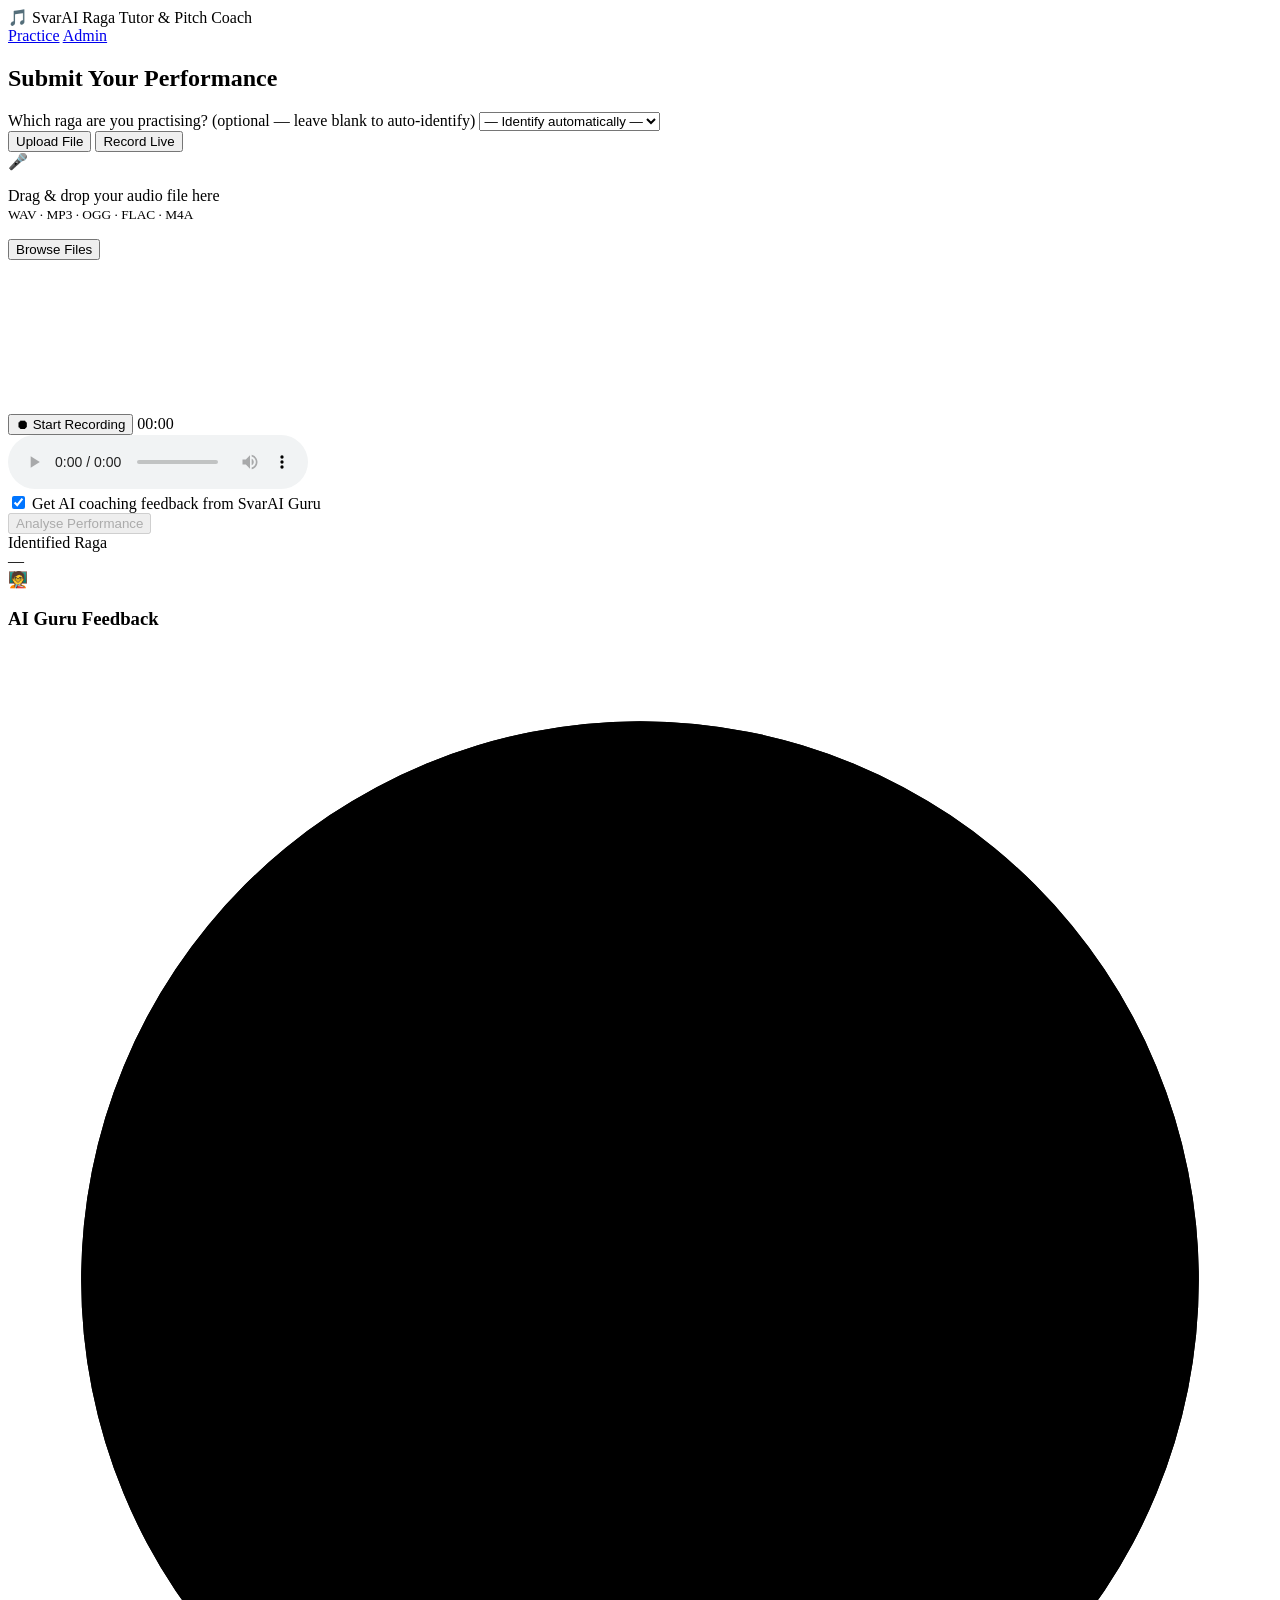
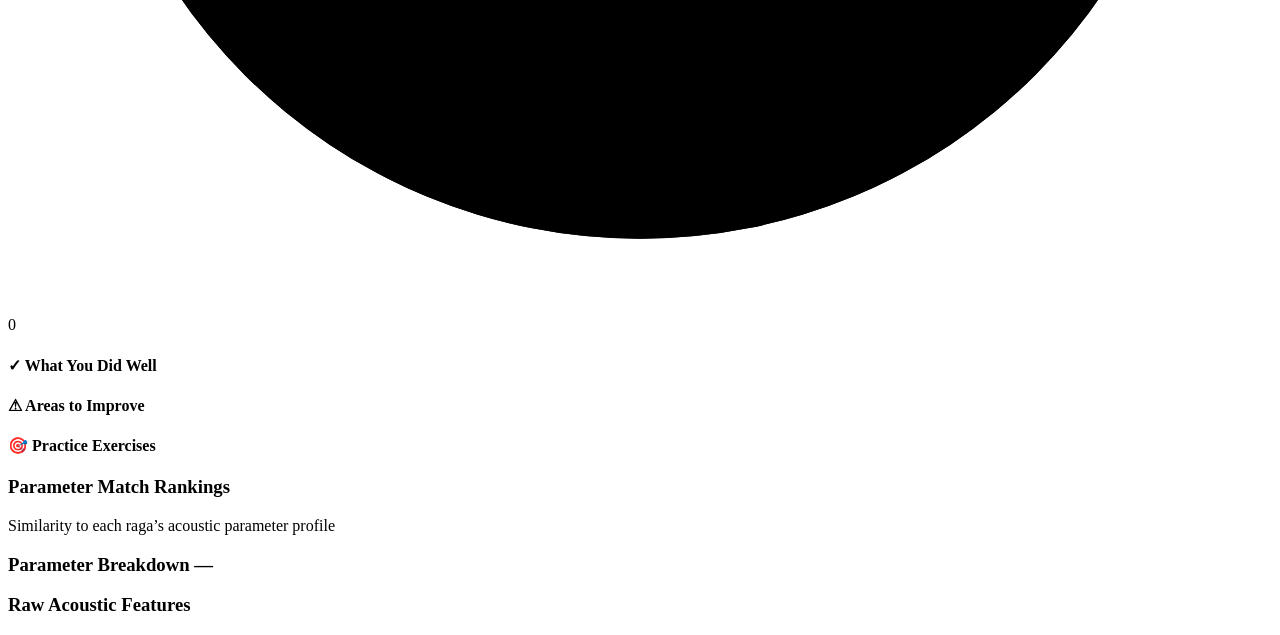
==== frontend/index.html @ 98c80629 "Refactor raga recognition pipeline: remove old evaluator, feature extractor, and model training scri" ====
<!DOCTYPE html>
<html lang="en">
<head>
  <meta charset="UTF-8" />
  <meta name="viewport" content="width=device-width, initial-scale=1.0" />
  <title>SvarAI — Raga Tutor &amp; Pitch Coach</title>
  <link rel="stylesheet" href="/static/css/style.css" />
</head>
<body>
  <header class="site-header">
    <div class="header-inner">
      <div class="logo">
        <span class="logo-icon">&#127925;</span>
        <span class="logo-text">SvarAI</span>
        <span class="logo-tagline">Raga Tutor &amp; Pitch Coach</span>
      </div>
      <nav class="header-nav">
        <a href="/" class="nav-link active">Practice</a>
        <a href="/admin" class="nav-link">Admin</a>
      </nav>
    </div>
  </header>

  <main class="main-container">

    <!-- Upload / Record Panel -->
    <section class="card upload-card">
      <h2 class="card-title">Submit Your Performance</h2>

      <div class="field-group">
        <label for="targetRaga">Which raga are you practising? <span class="optional">(optional — leave blank to auto-identify)</span></label>
        <select id="targetRaga" class="input-field">
          <option value="">&#8212; Identify automatically &#8212;</option>
        </select>
      </div>

      <div class="tab-bar">
        <button class="tab-btn active" data-tab="upload">Upload File</button>
        <button class="tab-btn" data-tab="record">Record Live</button>
      </div>

      <div id="tab-upload" class="tab-panel active">
        <div class="drop-zone" id="dropZone">
          <div class="drop-icon">&#127908;</div>
          <p>Drag &amp; drop your audio file here<br /><small>WAV &middot; MP3 &middot; OGG &middot; FLAC &middot; M4A</small></p>
          <button class="btn btn-outline" id="browseBtn">Browse Files</button>
          <input type="file" id="fileInput" accept=".wav,.mp3,.ogg,.flac,.m4a" hidden />
        </div>
        <div id="fileInfo" class="file-info hidden"></div>
      </div>

      <div id="tab-record" class="tab-panel">
        <canvas id="waveCanvas" class="wave-canvas"></canvas>
        <div class="record-controls">
          <button class="btn btn-record" id="recordBtn">&#9210; Start Recording</button>
          <span id="recTimer" class="rec-timer">00:00</span>
        </div>
        <div id="recAudioPreview" class="hidden">
          <audio id="recAudioEl" controls></audio>
        </div>
      </div>

      <div class="ai-toggle-row">
        <label class="toggle-label">
          <input type="checkbox" id="aiToggle" checked />
          <span class="toggle-switch"></span>
          Get AI coaching feedback from SvarAI Guru
        </label>
      </div>

      <button class="btn btn-primary btn-full" id="analyzeBtn" disabled>Analyse Performance</button>
      <div id="analysisStatus" class="status-bar hidden"></div>
    </section>

    <!-- Results Panel -->
    <section id="resultsSection" class="hidden">

      <!-- Identification result -->
      <div class="card result-header-card">
        <div class="result-raga-block">
          <div class="result-label">Identified Raga</div>
          <div class="result-raga-name" id="resultRagaName">&#8212;</div>
          <div class="result-confidence" id="resultConfidence"></div>
        </div>
        <div id="targetMatchBanner" class="target-match-banner hidden"></div>
      </div>

      <!-- AI Tutor Card -->
      <div class="card tutor-card" id="tutorCard">
        <div class="tutor-header">
          <span class="tutor-icon">&#129489;&#8205;&#127979;</span>
          <div>
            <h3 class="tutor-title">AI Guru Feedback</h3>
            <p class="tutor-raga-label" id="tutorRagaLabel"></p>
          </div>
          <div class="tutor-score-ring">
            <svg viewBox="0 0 36 36" class="score-ring-svg">
              <path class="ring-bg" d="M18 2.0845 a 15.9155 15.9155 0 0 1 0 31.831 a 15.9155 15.9155 0 0 1 0 -31.831" />
              <path class="ring-fill" id="ringFill" stroke-dasharray="0, 100"
                d="M18 2.0845 a 15.9155 15.9155 0 0 1 0 31.831 a 15.9155 15.9155 0 0 1 0 -31.831" />
            </svg>
            <span class="ring-value" id="ringValue">0</span>
          </div>
        </div>

        <p class="tutor-assessment" id="tutorAssessment"></p>

        <div id="ragaContextBox" class="raga-context-box hidden">
          <p id="ragaContextText"></p>
        </div>

        <div id="positiveSection" class="feedback-section hidden">
          <h4 class="section-title positive">&#10003; What You Did Well</h4>
          <ul id="positiveList" class="feedback-list positive-list"></ul>
        </div>

        <div id="deviationsSection" class="feedback-section hidden">
          <h4 class="section-title warning">&#9888; Areas to Improve</h4>
          <div id="deviationsList" class="deviations-list"></div>
        </div>

        <div id="tipsSection" class="feedback-section hidden">
          <h4 class="section-title tips">&#127919; Practice Exercises</h4>
          <ol id="tipsList" class="tips-list"></ol>
        </div>
      </div>

      <!-- Raga Rankings -->
      <div class="card">
        <h3 class="card-title">Parameter Match Rankings</h3>
        <p class="card-subtitle">Similarity to each raga&#8217;s acoustic parameter profile</p>
        <div id="rankingsList" class="rankings-list"></div>
      </div>

      <!-- Per-parameter breakdown -->
      <div class="card" id="paramCard">
        <h3 class="card-title">Parameter Breakdown &#8212; <span id="paramCardRagaName"></span></h3>
        <div id="paramBreakdown" class="param-grid"></div>
      </div>

      <!-- Acoustic features table -->
      <div class="card">
        <h3 class="card-title">Raw Acoustic Features</h3>
        <div id="featuresGrid" class="features-grid"></div>
      </div>

    </section>
  </main>

  <script src="/static/js/app.js"></script>
</body>
</html>
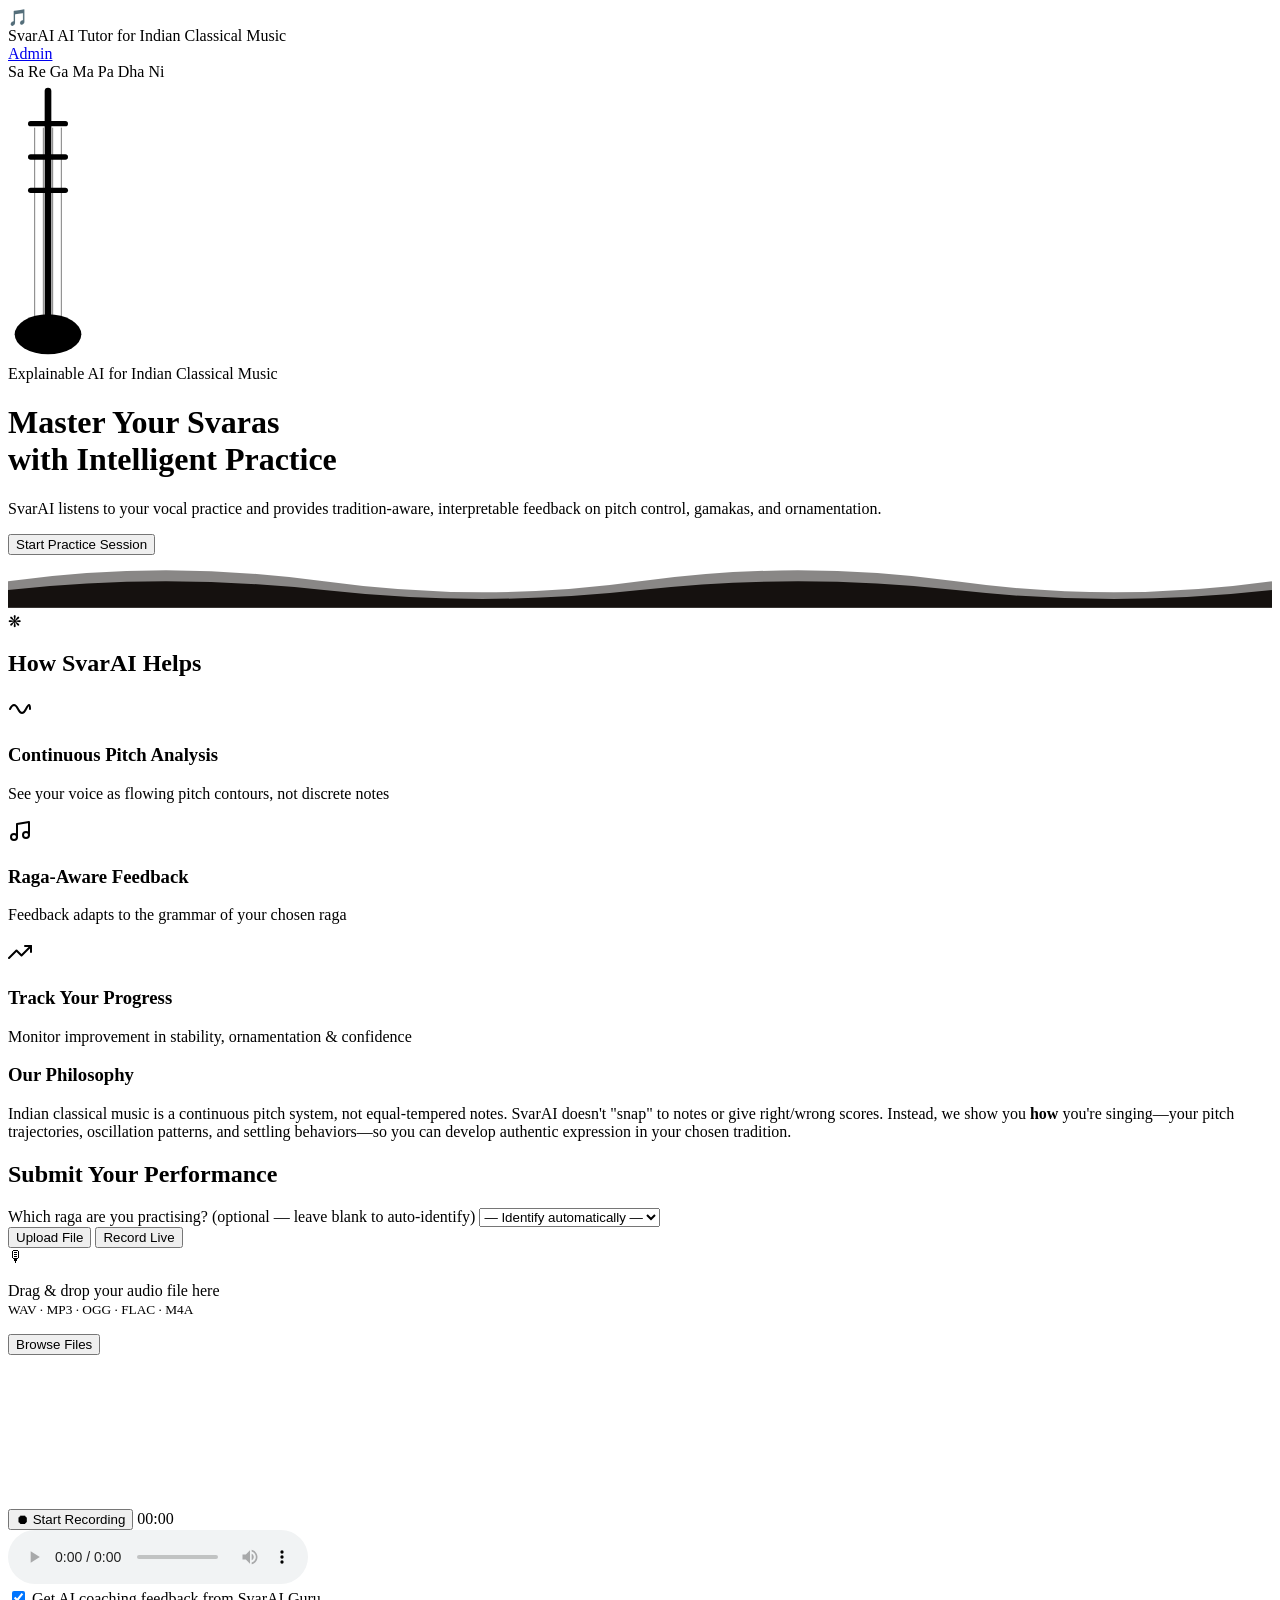
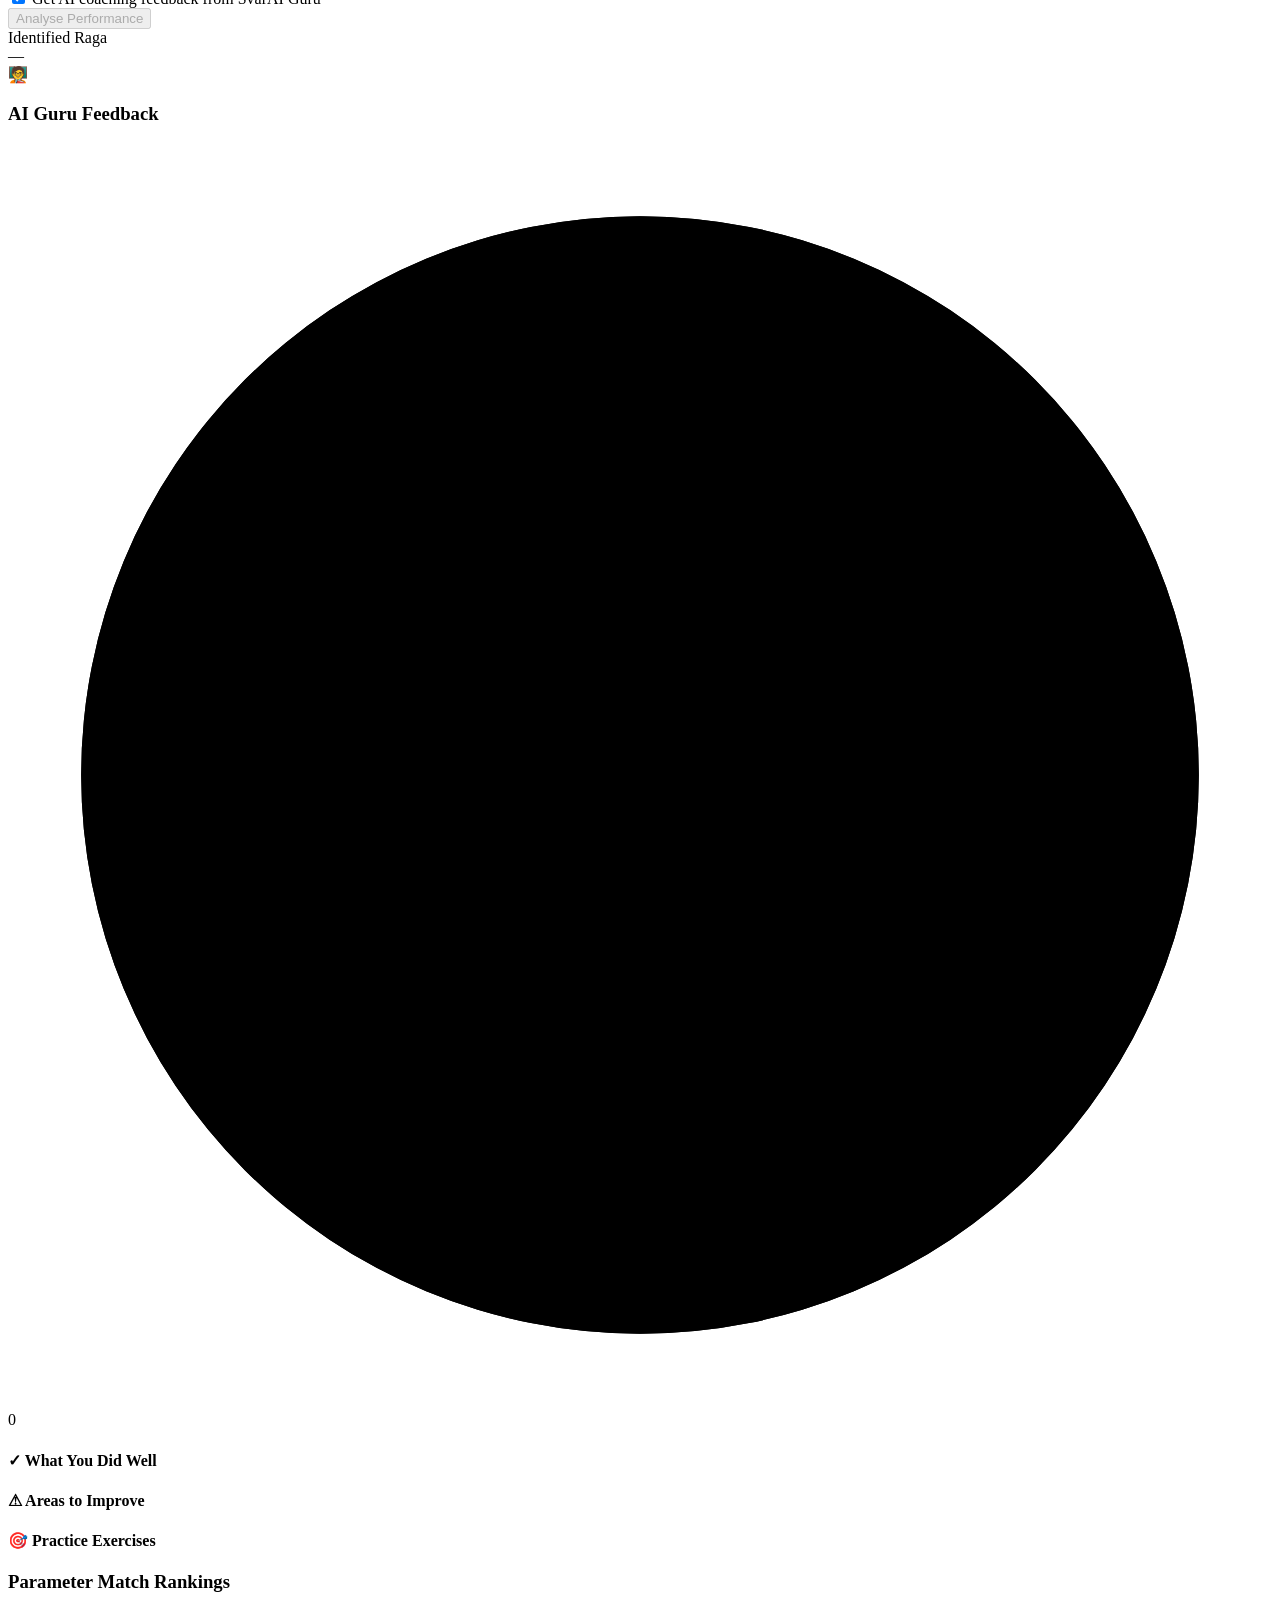
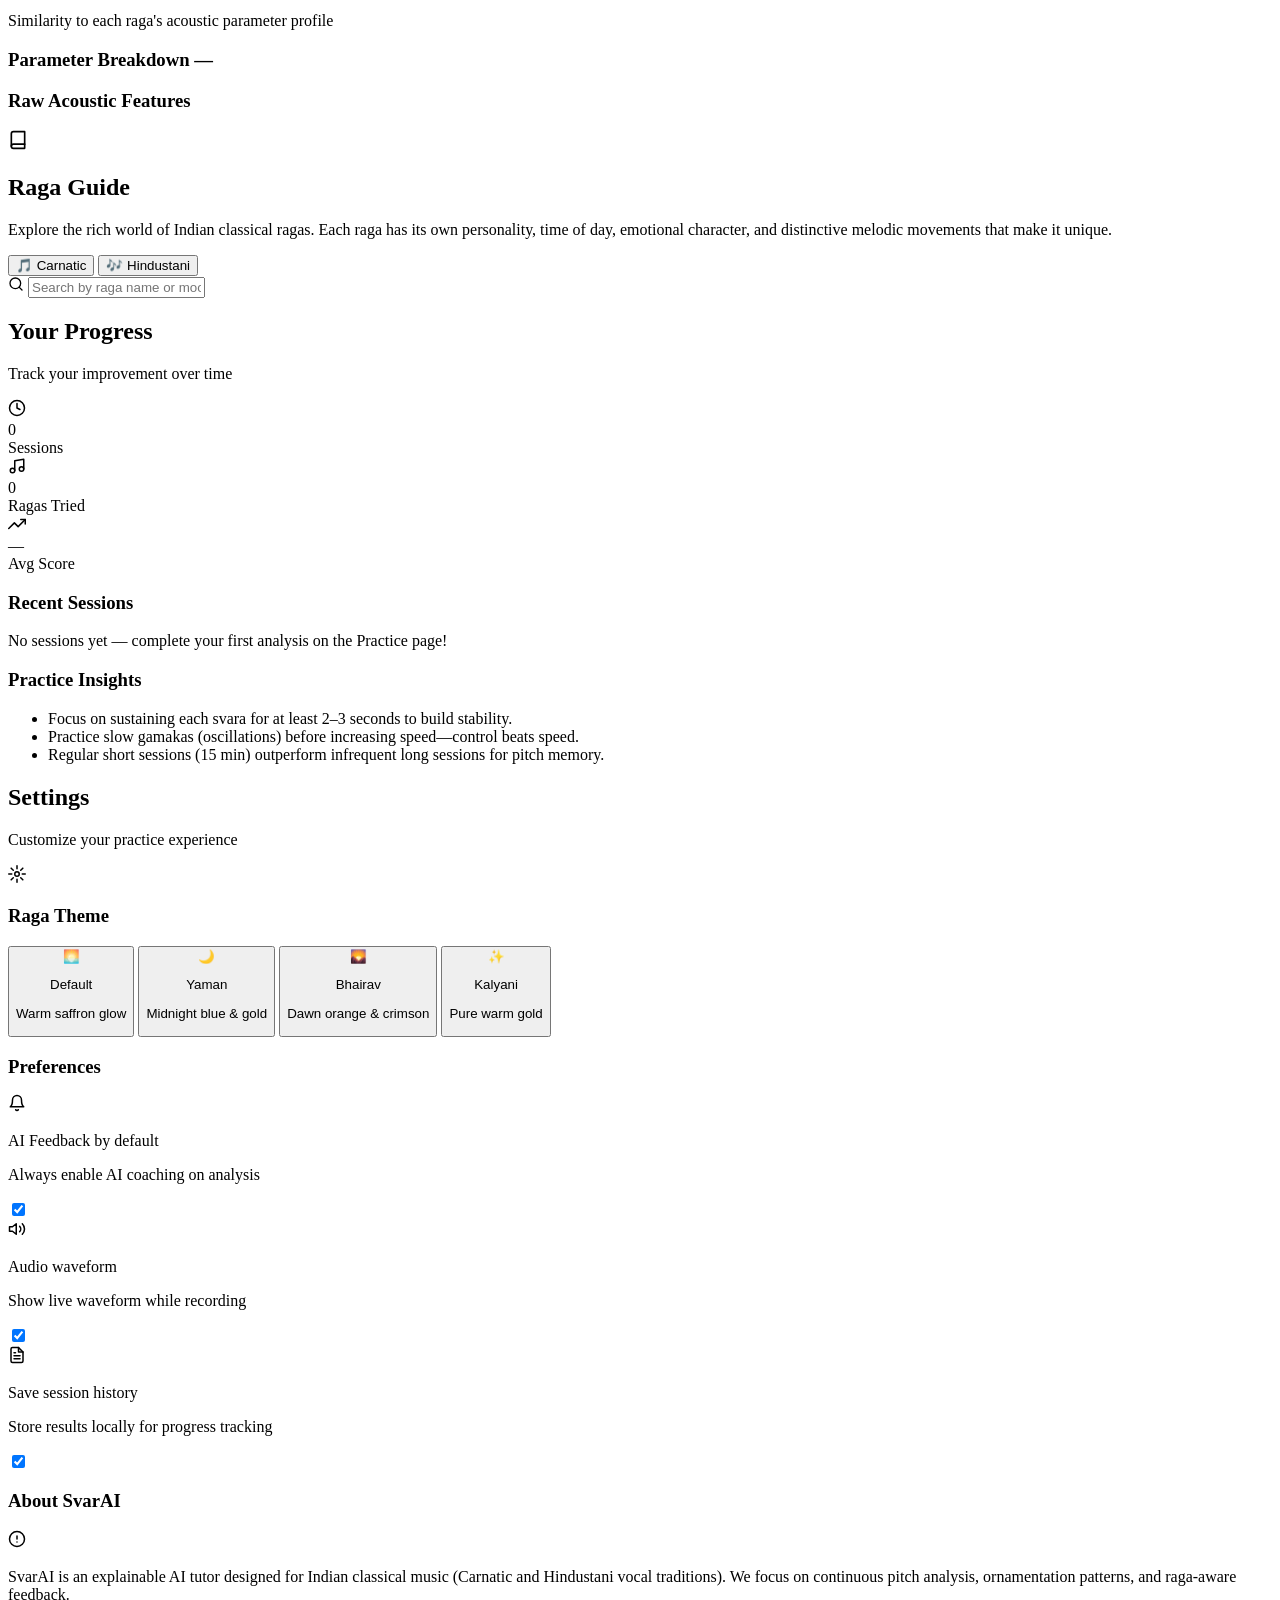
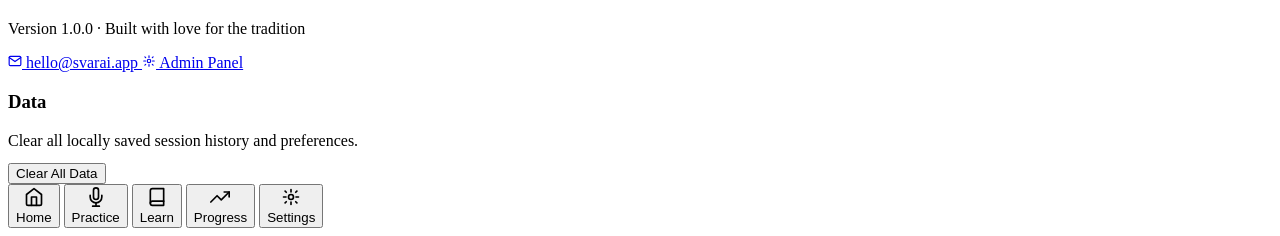
==== commit 73ddfd13: "UI Update" ====
--- a/frontend/index.html
+++ b/frontend/index.html
@@ -2,151 +2,578 @@
 <html lang="en">
 <head>
   <meta charset="UTF-8" />
-  <meta name="viewport" content="width=device-width, initial-scale=1.0" />
-  <title>SvarAI — Raga Tutor &amp; Pitch Coach</title>
+  <meta name="viewport" content="width=device-width, initial-scale=1.0, viewport-fit=cover" />
+  <meta name="theme-color" content="#d97706" />
+  <meta name="description" content="SvarAI — Explainable AI tutor for Indian classical music. Raga identification, pitch coaching, and practice feedback." />
+  <title>SvarAI — AI Tutor for Indian Classical Music</title>
+  <link rel="preconnect" href="https://fonts.googleapis.com" />
+  <link rel="preconnect" href="https://fonts.gstatic.com" crossorigin />
   <link rel="stylesheet" href="/static/css/style.css" />
 </head>
 <body>
+
+  <!-- ── Top Header ──────────────────────────────────────────────────────── -->
   <header class="site-header">
     <div class="header-inner">
       <div class="logo">
-        <span class="logo-icon">&#127925;</span>
-        <span class="logo-text">SvarAI</span>
-        <span class="logo-tagline">Raga Tutor &amp; Pitch Coach</span>
-      </div>
-      <nav class="header-nav">
-        <a href="/" class="nav-link active">Practice</a>
-        <a href="/admin" class="nav-link">Admin</a>
-      </nav>
+        <span class="logo-icon">🎵</span>
+        <div>
+          <span class="logo-text">SvarAI</span>
+          <span class="logo-tagline" id="pageSubtitle">AI Tutor for Indian Classical Music</span>
+        </div>
+      </div>
+      <a href="/admin" class="nav-link admin-link">Admin</a>
     </div>
   </header>
 
-  <main class="main-container">
-
-    <!-- Upload / Record Panel -->
-    <section class="card upload-card">
-      <h2 class="card-title">Submit Your Performance</h2>
-
-      <div class="field-group">
-        <label for="targetRaga">Which raga are you practising? <span class="optional">(optional — leave blank to auto-identify)</span></label>
-        <select id="targetRaga" class="input-field">
-          <option value="">&#8212; Identify automatically &#8212;</option>
-        </select>
-      </div>
-
-      <div class="tab-bar">
-        <button class="tab-btn active" data-tab="upload">Upload File</button>
-        <button class="tab-btn" data-tab="record">Record Live</button>
-      </div>
-
-      <div id="tab-upload" class="tab-panel active">
-        <div class="drop-zone" id="dropZone">
-          <div class="drop-icon">&#127908;</div>
-          <p>Drag &amp; drop your audio file here<br /><small>WAV &middot; MP3 &middot; OGG &middot; FLAC &middot; M4A</small></p>
-          <button class="btn btn-outline" id="browseBtn">Browse Files</button>
-          <input type="file" id="fileInput" accept=".wav,.mp3,.ogg,.flac,.m4a" hidden />
-        </div>
-        <div id="fileInfo" class="file-info hidden"></div>
-      </div>
-
-      <div id="tab-record" class="tab-panel">
-        <canvas id="waveCanvas" class="wave-canvas"></canvas>
-        <div class="record-controls">
-          <button class="btn btn-record" id="recordBtn">&#9210; Start Recording</button>
-          <span id="recTimer" class="rec-timer">00:00</span>
-        </div>
-        <div id="recAudioPreview" class="hidden">
-          <audio id="recAudioEl" controls></audio>
-        </div>
-      </div>
-
-      <div class="ai-toggle-row">
-        <label class="toggle-label">
-          <input type="checkbox" id="aiToggle" checked />
-          <span class="toggle-switch"></span>
-          Get AI coaching feedback from SvarAI Guru
-        </label>
-      </div>
-
-      <button class="btn btn-primary btn-full" id="analyzeBtn" disabled>Analyse Performance</button>
-      <div id="analysisStatus" class="status-bar hidden"></div>
+  <!-- ════════════════════════════════════════════════════════════════════════
+       PAGE: HOME
+  ═══════════════════════════════════════════════════════════════════════════ -->
+  <div id="page-home" class="page active">
+
+    <!-- Hero -->
+    <div class="hero-section">
+      <!-- Decorative circles -->
+      <div class="hero-circle hero-circle-1"></div>
+      <div class="hero-circle hero-circle-2"></div>
+      <div class="hero-circle hero-circle-3"></div>
+      <!-- Ambient blurs -->
+      <div class="hero-blur hero-blur-right"></div>
+      <div class="hero-blur hero-blur-left"></div>
+
+      <!-- Floating svara names -->
+      <div class="svara-decorations" aria-hidden="true">
+        <span class="svara" style="top:15%;left:8%;transform:rotate(-10deg)">Sa</span>
+        <span class="svara" style="top:27%;left:22%;transform:rotate(6deg)">Re</span>
+        <span class="svara" style="top:55%;left:5%;transform:rotate(-14deg)">Ga</span>
+        <span class="svara" style="top:18%;left:72%;transform:rotate(12deg)">Ma</span>
+        <span class="svara" style="top:42%;left:85%;transform:rotate(-8deg)">Pa</span>
+        <span class="svara" style="top:68%;left:78%;transform:rotate(10deg)">Dha</span>
+        <span class="svara" style="top:72%;left:18%;transform:rotate(-6deg)">Ni</span>
+      </div>
+
+      <!-- Tanpura silhouette -->
+      <div class="tanpura-silhouette animate-tanpura-float" aria-hidden="true">
+        <svg width="80" height="280" viewBox="0 0 120 400" fill="currentColor">
+          <rect x="55" y="0" width="10" height="380" rx="5"/>
+          <ellipse cx="60" cy="370" rx="50" ry="30"/>
+          <rect x="30" y="50" width="60" height="8" rx="4"/>
+          <rect x="30" y="100" width="60" height="8" rx="4"/>
+          <rect x="30" y="150" width="60" height="8" rx="4"/>
+          <line x1="40" y1="60" x2="40" y2="370" stroke="currentColor" stroke-width="1.5" opacity="0.5"/>
+          <line x1="53" y1="60" x2="53" y2="370" stroke="currentColor" stroke-width="1.5" opacity="0.5"/>
+          <line x1="67" y1="60" x2="67" y2="370" stroke="currentColor" stroke-width="1.5" opacity="0.5"/>
+          <line x1="80" y1="60" x2="80" y2="370" stroke="currentColor" stroke-width="1.5" opacity="0.5"/>
+        </svg>
+      </div>
+
+      <div class="hero-content">
+        <!-- Badge -->
+        <div class="hero-badge">
+          <span class="hero-badge-dot animate-glow-pulse"></span>
+          Explainable AI for Indian Classical Music
+        </div>
+
+        <h1 class="hero-title">
+          Master Your <span class="text-gradient hero-shimmer">Svaras</span><br/>
+          <span class="hero-subtitle-line">with Intelligent Practice</span>
+        </h1>
+
+        <p class="hero-description">
+          SvarAI listens to your vocal practice and provides tradition-aware, interpretable feedback
+          on pitch control, gamakas, and ornamentation.
+        </p>
+
+        <div class="hero-cta-wrap">
+          <div class="cta-pulse-ring"></div>
+          <button class="btn btn-primary btn-hero" id="heroStartBtn">
+            <span class="waveform-bars" aria-hidden="true">
+              <span></span><span></span><span></span><span></span><span></span>
+            </span>
+            Start Practice Session
+          </button>
+        </div>
+      </div>
+
+      <!-- Wave divider -->
+      <div class="hero-wave">
+        <svg viewBox="0 0 1440 60" fill="none" preserveAspectRatio="none">
+          <path d="M0 30 Q 180 5, 360 30 T 720 30 T 1080 30 T 1440 30 V 60 H 0 Z" fill="hsl(20 18% 7%)" opacity="0.5"/>
+          <path d="M0 40 Q 180 20, 360 40 T 720 40 T 1080 40 T 1440 40 V 60 H 0 Z" fill="hsl(20 18% 7%)"/>
+        </svg>
+      </div>
+    </div>
+
+    <!-- Features -->
+    <section class="home-section">
+      <div class="ornamental-divider mb-3"><span class="ornamental-center">❋</span></div>
+      <h2 class="section-heading">How SvarAI Helps</h2>
+
+      <div class="features-row">
+        <div class="feature-card">
+          <div class="feature-icon">
+            <svg xmlns="http://www.w3.org/2000/svg" width="24" height="24" viewBox="0 0 24 24" fill="none" stroke="currentColor" stroke-width="2" stroke-linecap="round" stroke-linejoin="round"><path d="M2 12 Q6 4, 10 12 T18 12 T22 12"/></svg>
+          </div>
+          <h3 class="feature-title">Continuous Pitch Analysis</h3>
+          <p class="feature-desc">See your voice as flowing pitch contours, not discrete notes</p>
+        </div>
+        <div class="feature-card">
+          <div class="feature-icon">
+            <svg xmlns="http://www.w3.org/2000/svg" width="24" height="24" viewBox="0 0 24 24" fill="none" stroke="currentColor" stroke-width="2" stroke-linecap="round" stroke-linejoin="round"><path d="M9 18V5l12-2v13"/><circle cx="6" cy="18" r="3"/><circle cx="18" cy="16" r="3"/></svg>
+          </div>
+          <h3 class="feature-title">Raga-Aware Feedback</h3>
+          <p class="feature-desc">Feedback adapts to the grammar of your chosen raga</p>
+        </div>
+        <div class="feature-card">
+          <div class="feature-icon">
+            <svg xmlns="http://www.w3.org/2000/svg" width="24" height="24" viewBox="0 0 24 24" fill="none" stroke="currentColor" stroke-width="2" stroke-linecap="round" stroke-linejoin="round"><polyline points="23 6 13.5 15.5 8.5 10.5 1 18"/><polyline points="17 6 23 6 23 12"/></svg>
+          </div>
+          <h3 class="feature-title">Track Your Progress</h3>
+          <p class="feature-desc">Monitor improvement in stability, ornamentation &amp; confidence</p>
+        </div>
+      </div>
     </section>
 
-    <!-- Results Panel -->
-    <section id="resultsSection" class="hidden">
-
-      <!-- Identification result -->
-      <div class="card result-header-card">
-        <div class="result-raga-block">
-          <div class="result-label">Identified Raga</div>
-          <div class="result-raga-name" id="resultRagaName">&#8212;</div>
-          <div class="result-confidence" id="resultConfidence"></div>
-        </div>
-        <div id="targetMatchBanner" class="target-match-banner hidden"></div>
-      </div>
-
-      <!-- AI Tutor Card -->
-      <div class="card tutor-card" id="tutorCard">
-        <div class="tutor-header">
-          <span class="tutor-icon">&#129489;&#8205;&#127979;</span>
-          <div>
-            <h3 class="tutor-title">AI Guru Feedback</h3>
-            <p class="tutor-raga-label" id="tutorRagaLabel"></p>
-          </div>
-          <div class="tutor-score-ring">
-            <svg viewBox="0 0 36 36" class="score-ring-svg">
-              <path class="ring-bg" d="M18 2.0845 a 15.9155 15.9155 0 0 1 0 31.831 a 15.9155 15.9155 0 0 1 0 -31.831" />
-              <path class="ring-fill" id="ringFill" stroke-dasharray="0, 100"
-                d="M18 2.0845 a 15.9155 15.9155 0 0 1 0 31.831 a 15.9155 15.9155 0 0 1 0 -31.831" />
-            </svg>
-            <span class="ring-value" id="ringValue">0</span>
-          </div>
-        </div>
-
-        <p class="tutor-assessment" id="tutorAssessment"></p>
-
-        <div id="ragaContextBox" class="raga-context-box hidden">
-          <p id="ragaContextText"></p>
-        </div>
-
-        <div id="positiveSection" class="feedback-section hidden">
-          <h4 class="section-title positive">&#10003; What You Did Well</h4>
-          <ul id="positiveList" class="feedback-list positive-list"></ul>
-        </div>
-
-        <div id="deviationsSection" class="feedback-section hidden">
-          <h4 class="section-title warning">&#9888; Areas to Improve</h4>
-          <div id="deviationsList" class="deviations-list"></div>
-        </div>
-
-        <div id="tipsSection" class="feedback-section hidden">
-          <h4 class="section-title tips">&#127919; Practice Exercises</h4>
-          <ol id="tipsList" class="tips-list"></ol>
-        </div>
-      </div>
-
-      <!-- Raga Rankings -->
-      <div class="card">
-        <h3 class="card-title">Parameter Match Rankings</h3>
-        <p class="card-subtitle">Similarity to each raga&#8217;s acoustic parameter profile</p>
-        <div id="rankingsList" class="rankings-list"></div>
-      </div>
-
-      <!-- Per-parameter breakdown -->
-      <div class="card" id="paramCard">
-        <h3 class="card-title">Parameter Breakdown &#8212; <span id="paramCardRagaName"></span></h3>
-        <div id="paramBreakdown" class="param-grid"></div>
-      </div>
-
-      <!-- Acoustic features table -->
-      <div class="card">
-        <h3 class="card-title">Raw Acoustic Features</h3>
-        <div id="featuresGrid" class="features-grid"></div>
-      </div>
-
+    <!-- Philosophy -->
+    <section class="home-section">
+      <div class="philosophy-card glass-warm">
+        <div class="philosophy-arch" aria-hidden="true"></div>
+        <h3 class="philosophy-title">Our Philosophy</h3>
+        <p class="philosophy-text">
+          Indian classical music is a continuous pitch system, not equal-tempered notes.
+          SvarAI doesn't "snap" to notes or give right/wrong scores. Instead, we show you
+          <strong>how</strong> you're singing—your pitch trajectories, oscillation patterns,
+          and settling behaviors—so you can develop authentic expression in your chosen tradition.
+        </p>
+      </div>
     </section>
-  </main>
-
-  <script src="/static/js/app.js"></script>
+
+    <div class="page-bottom-pad"></div>
+  </div>
+
+
+  <!-- ════════════════════════════════════════════════════════════════════════
+       PAGE: PRACTICE
+  ═══════════════════════════════════════════════════════════════════════════ -->
+  <div id="page-practice" class="page">
+    <main class="main-container">
+
+      <!-- Upload / Record Panel -->
+      <section class="card upload-card">
+        <h2 class="card-title">Submit Your Performance</h2>
+
+        <div class="field-group">
+          <label for="targetRaga">Which raga are you practising? <span class="optional">(optional — leave blank to auto-identify)</span></label>
+          <select id="targetRaga" class="input-field">
+            <option value="">— Identify automatically —</option>
+          </select>
+        </div>
+
+        <div class="tab-bar">
+          <button class="tab-btn active" data-tab="upload">Upload File</button>
+          <button class="tab-btn" data-tab="record">Record Live</button>
+        </div>
+
+        <div id="tab-upload" class="tab-panel active">
+          <div class="drop-zone" id="dropZone">
+            <div class="drop-icon">🎙</div>
+            <p>Drag &amp; drop your audio file here<br/><small>WAV · MP3 · OGG · FLAC · M4A</small></p>
+            <button class="btn btn-outline" id="browseBtn">Browse Files</button>
+            <input type="file" id="fileInput" accept=".wav,.mp3,.ogg,.flac,.m4a" hidden />
+          </div>
+          <div id="fileInfo" class="file-info hidden"></div>
+        </div>
+
+        <div id="tab-record" class="tab-panel">
+          <canvas id="waveCanvas" class="wave-canvas"></canvas>
+          <div class="record-controls">
+            <button class="btn btn-record" id="recordBtn">⏺ Start Recording</button>
+            <span id="recTimer" class="rec-timer">00:00</span>
+          </div>
+          <div id="recAudioPreview" class="hidden">
+            <audio id="recAudioEl" controls></audio>
+          </div>
+        </div>
+
+        <div class="ai-toggle-row">
+          <label class="toggle-label">
+            <input type="checkbox" id="aiToggle" checked />
+            <span class="toggle-switch"></span>
+            Get AI coaching feedback from SvarAI Guru
+          </label>
+        </div>
+
+        <button class="btn btn-primary btn-full" id="analyzeBtn" disabled>Analyse Performance</button>
+        <div id="analysisStatus" class="status-bar hidden"></div>
+      </section>
+
+      <!-- Results Panel -->
+      <section id="resultsSection" class="hidden">
+
+        <!-- Identification result -->
+        <div class="card result-header-card">
+          <div class="result-raga-block">
+            <div class="result-label">Identified Raga</div>
+            <div class="result-raga-name" id="resultRagaName">—</div>
+            <div class="result-confidence" id="resultConfidence"></div>
+          </div>
+          <div id="targetMatchBanner" class="target-match-banner hidden"></div>
+        </div>
+
+        <!-- AI Tutor Card -->
+        <div class="card tutor-card" id="tutorCard">
+          <div class="tutor-header">
+            <span class="tutor-icon">🧑‍🏫</span>
+            <div>
+              <h3 class="tutor-title">AI Guru Feedback</h3>
+              <p class="tutor-raga-label" id="tutorRagaLabel"></p>
+            </div>
+            <div class="tutor-score-ring">
+              <svg viewBox="0 0 36 36" class="score-ring-svg">
+                <path class="ring-bg" d="M18 2.0845 a 15.9155 15.9155 0 0 1 0 31.831 a 15.9155 15.9155 0 0 1 0 -31.831"/>
+                <path class="ring-fill" id="ringFill" stroke-dasharray="0, 100"
+                  d="M18 2.0845 a 15.9155 15.9155 0 0 1 0 31.831 a 15.9155 15.9155 0 0 1 0 -31.831"/>
+              </svg>
+              <span class="ring-value" id="ringValue">0</span>
+            </div>
+          </div>
+
+          <p class="tutor-assessment" id="tutorAssessment"></p>
+
+          <div id="ragaContextBox" class="raga-context-box hidden">
+            <p id="ragaContextText"></p>
+          </div>
+
+          <div id="positiveSection" class="feedback-section hidden">
+            <h4 class="section-title positive">✓ What You Did Well</h4>
+            <ul id="positiveList" class="feedback-list positive-list"></ul>
+          </div>
+
+          <div id="deviationsSection" class="feedback-section hidden">
+            <h4 class="section-title warning">⚠ Areas to Improve</h4>
+            <div id="deviationsList" class="deviations-list"></div>
+          </div>
+
+          <div id="tipsSection" class="feedback-section hidden">
+            <h4 class="section-title tips">🎯 Practice Exercises</h4>
+            <ol id="tipsList" class="tips-list"></ol>
+          </div>
+        </div>
+
+        <!-- Raga Rankings -->
+        <div class="card">
+          <h3 class="card-title">Parameter Match Rankings</h3>
+          <p class="card-subtitle">Similarity to each raga's acoustic parameter profile</p>
+          <div id="rankingsList" class="rankings-list"></div>
+        </div>
+
+        <!-- Per-parameter breakdown -->
+        <div class="card" id="paramCard">
+          <h3 class="card-title">Parameter Breakdown — <span id="paramCardRagaName"></span></h3>
+          <div id="paramBreakdown" class="param-grid"></div>
+        </div>
+
+        <!-- Acoustic features table -->
+        <div class="card">
+          <h3 class="card-title">Raw Acoustic Features</h3>
+          <div id="featuresGrid" class="features-grid"></div>
+        </div>
+
+      </section>
+    </main>
+    <div class="page-bottom-pad"></div>
+  </div>
+
+
+  <!-- ════════════════════════════════════════════════════════════════════════
+       PAGE: LEARN
+  ═══════════════════════════════════════════════════════════════════════════ -->
+  <div id="page-learn" class="page">
+    <div class="main-container">
+
+      <!-- Intro -->
+      <div class="learn-intro">
+        <div class="learn-icon-wrap">
+          <svg xmlns="http://www.w3.org/2000/svg" width="20" height="20" viewBox="0 0 24 24" fill="none" stroke="currentColor" stroke-width="2" stroke-linecap="round" stroke-linejoin="round"><path d="M4 19.5A2.5 2.5 0 0 1 6.5 17H20"/><path d="M6.5 2H20v20H6.5A2.5 2.5 0 0 1 4 19.5v-15A2.5 2.5 0 0 1 6.5 2z"/></svg>
+        </div>
+        <div>
+          <h2 class="learn-title">Raga Guide</h2>
+          <p class="learn-desc">
+            Explore the rich world of Indian classical ragas. Each raga has its own personality,
+            time of day, emotional character, and distinctive melodic movements that make it unique.
+          </p>
+        </div>
+      </div>
+
+      <!-- Tradition tabs -->
+      <div class="tab-bar learn-tradition-tabs">
+        <button class="tab-btn active" data-tradition="carnatic" id="carnaticTab">🎵 Carnatic</button>
+        <button class="tab-btn" data-tradition="hindustani" id="hindustaniTab">🎶 Hindustani</button>
+      </div>
+
+      <!-- Search -->
+      <div class="learn-search-wrap">
+        <svg class="learn-search-icon" xmlns="http://www.w3.org/2000/svg" width="16" height="16" viewBox="0 0 24 24" fill="none" stroke="currentColor" stroke-width="2" stroke-linecap="round" stroke-linejoin="round"><circle cx="11" cy="11" r="8"/><line x1="21" y1="21" x2="16.65" y2="16.65"/></svg>
+        <input type="text" id="ragaSearch" class="input-field learn-search-input" placeholder="Search by raga name or mood…" />
+      </div>
+
+      <!-- Raga cards list -->
+      <div id="ragaCardsList" class="raga-cards-list"></div>
+
+    </div>
+    <div class="page-bottom-pad"></div>
+  </div>
+
+
+  <!-- ════════════════════════════════════════════════════════════════════════
+       PAGE: PROGRESS
+  ═══════════════════════════════════════════════════════════════════════════ -->
+  <div id="page-progress" class="page">
+    <div class="main-container">
+
+      <div class="page-heading-center">
+        <h2 class="section-heading">Your Progress</h2>
+        <p class="section-subheading">Track your improvement over time</p>
+      </div>
+
+      <!-- Session counter from localStorage -->
+      <div class="progress-metrics-grid">
+        <div class="card progress-metric-card">
+          <div class="pm-icon pm-icon-green">
+            <svg xmlns="http://www.w3.org/2000/svg" width="18" height="18" viewBox="0 0 24 24" fill="none" stroke="currentColor" stroke-width="2" stroke-linecap="round" stroke-linejoin="round"><circle cx="12" cy="12" r="10"/><polyline points="12 6 12 12 16 14"/></svg>
+          </div>
+          <div class="pm-value" id="pmSessions">0</div>
+          <div class="pm-label">Sessions</div>
+        </div>
+        <div class="card progress-metric-card">
+          <div class="pm-icon pm-icon-saffron">
+            <svg xmlns="http://www.w3.org/2000/svg" width="18" height="18" viewBox="0 0 24 24" fill="none" stroke="currentColor" stroke-width="2" stroke-linecap="round" stroke-linejoin="round"><path d="M9 18V5l12-2v13"/><circle cx="6" cy="18" r="3"/><circle cx="18" cy="16" r="3"/></svg>
+          </div>
+          <div class="pm-value" id="pmRagas">0</div>
+          <div class="pm-label">Ragas Tried</div>
+        </div>
+        <div class="card progress-metric-card">
+          <div class="pm-icon pm-icon-gold">
+            <svg xmlns="http://www.w3.org/2000/svg" width="18" height="18" viewBox="0 0 24 24" fill="none" stroke="currentColor" stroke-width="2" stroke-linecap="round" stroke-linejoin="round"><polyline points="23 6 13.5 15.5 8.5 10.5 1 18"/><polyline points="17 6 23 6 23 12"/></svg>
+          </div>
+          <div class="pm-value" id="pmAvgScore">—</div>
+          <div class="pm-label">Avg Score</div>
+        </div>
+      </div>
+
+      <!-- Recent sessions -->
+      <div class="card" id="recentSessionsCard">
+        <h3 class="card-title">Recent Sessions</h3>
+        <div id="recentSessionsList" class="recent-sessions-list">
+          <div class="empty-state">
+            <p>No sessions yet — complete your first analysis on the Practice page!</p>
+          </div>
+        </div>
+      </div>
+
+      <!-- Insights -->
+      <div class="card insights-card">
+        <h3 class="card-title">Practice Insights</h3>
+        <ul class="insights-list">
+          <li class="insight-item">
+            <span class="insight-dot insight-dot-green"></span>
+            Focus on sustaining each svara for at least 2–3 seconds to build stability.
+          </li>
+          <li class="insight-item">
+            <span class="insight-dot insight-dot-saffron"></span>
+            Practice slow gamakas (oscillations) before increasing speed—control beats speed.
+          </li>
+          <li class="insight-item">
+            <span class="insight-dot insight-dot-indigo"></span>
+            Regular short sessions (15 min) outperform infrequent long sessions for pitch memory.
+          </li>
+        </ul>
+      </div>
+
+    </div>
+    <div class="page-bottom-pad"></div>
+  </div>
+
+
+  <!-- ════════════════════════════════════════════════════════════════════════
+       PAGE: SETTINGS
+  ═══════════════════════════════════════════════════════════════════════════ -->
+  <div id="page-settings" class="page">
+    <div class="main-container settings-container">
+
+      <div class="page-heading-center">
+        <h2 class="section-heading">Settings</h2>
+        <p class="section-subheading">Customize your practice experience</p>
+      </div>
+
+      <!-- Raga Theme -->
+      <div class="card settings-card">
+        <div class="settings-card-header">
+          <svg xmlns="http://www.w3.org/2000/svg" width="18" height="18" viewBox="0 0 24 24" fill="none" stroke="currentColor" stroke-width="2" stroke-linecap="round" stroke-linejoin="round"><circle cx="12" cy="12" r="3"/><path d="M12 1v4M12 19v4M4.22 4.22l2.83 2.83M16.95 16.95l2.83 2.83M1 12h4M19 12h4M4.22 19.78l2.83-2.83M16.95 7.05l2.83-2.83"/></svg>
+          <h3 class="settings-card-title">Raga Theme</h3>
+        </div>
+        <div class="theme-grid">
+          <button class="theme-btn active" data-theme="default" id="theme-default">
+            <span class="theme-emoji">🌅</span>
+            <div>
+              <p class="theme-name">Default</p>
+              <p class="theme-desc">Warm saffron glow</p>
+            </div>
+          </button>
+          <button class="theme-btn" data-theme="yaman" id="theme-yaman">
+            <span class="theme-emoji">🌙</span>
+            <div>
+              <p class="theme-name">Yaman</p>
+              <p class="theme-desc">Midnight blue & gold</p>
+            </div>
+          </button>
+          <button class="theme-btn" data-theme="bhairav" id="theme-bhairav">
+            <span class="theme-emoji">🌄</span>
+            <div>
+              <p class="theme-name">Bhairav</p>
+              <p class="theme-desc">Dawn orange & crimson</p>
+            </div>
+          </button>
+          <button class="theme-btn" data-theme="kalyani" id="theme-kalyani">
+            <span class="theme-emoji">✨</span>
+            <div>
+              <p class="theme-name">Kalyani</p>
+              <p class="theme-desc">Pure warm gold</p>
+            </div>
+          </button>
+        </div>
+      </div>
+
+      <!-- Preferences -->
+      <div class="card settings-card">
+        <h3 class="settings-card-title" style="margin-bottom:1rem">Preferences</h3>
+        <div class="settings-rows">
+          <div class="settings-row">
+            <div class="settings-row-info">
+              <svg xmlns="http://www.w3.org/2000/svg" width="18" height="18" viewBox="0 0 24 24" fill="none" stroke="currentColor" stroke-width="2" stroke-linecap="round" stroke-linejoin="round"><path d="M18 8A6 6 0 0 0 6 8c0 7-3 9-3 9h18s-3-2-3-9"/><path d="M13.73 21a2 2 0 0 1-3.46 0"/></svg>
+              <div>
+                <p class="settings-row-label">AI Feedback by default</p>
+                <p class="settings-row-sub">Always enable AI coaching on analysis</p>
+              </div>
+            </div>
+            <label class="toggle-label">
+              <input type="checkbox" id="prefAiDefault" checked />
+              <span class="toggle-switch"></span>
+            </label>
+          </div>
+          <div class="settings-divider"></div>
+          <div class="settings-row">
+            <div class="settings-row-info">
+              <svg xmlns="http://www.w3.org/2000/svg" width="18" height="18" viewBox="0 0 24 24" fill="none" stroke="currentColor" stroke-width="2" stroke-linecap="round" stroke-linejoin="round"><polygon points="11 5 6 9 2 9 2 15 6 15 11 19 11 5"/><path d="M19.07 4.93a10 10 0 0 1 0 14.14"/><path d="M15.54 8.46a5 5 0 0 1 0 7.07"/></svg>
+              <div>
+                <p class="settings-row-label">Audio waveform</p>
+                <p class="settings-row-sub">Show live waveform while recording</p>
+              </div>
+            </div>
+            <label class="toggle-label">
+              <input type="checkbox" id="prefWaveform" checked />
+              <span class="toggle-switch"></span>
+            </label>
+          </div>
+          <div class="settings-divider"></div>
+          <div class="settings-row">
+            <div class="settings-row-info">
+              <svg xmlns="http://www.w3.org/2000/svg" width="18" height="18" viewBox="0 0 24 24" fill="none" stroke="currentColor" stroke-width="2" stroke-linecap="round" stroke-linejoin="round"><path d="M14 2H6a2 2 0 0 0-2 2v16a2 2 0 0 0 2 2h12a2 2 0 0 0 2-2V8z"/><polyline points="14 2 14 8 20 8"/><line x1="16" y1="13" x2="8" y2="13"/><line x1="16" y1="17" x2="8" y2="17"/><polyline points="10 9 9 9 8 9"/></svg>
+              <div>
+                <p class="settings-row-label">Save session history</p>
+                <p class="settings-row-sub">Store results locally for progress tracking</p>
+              </div>
+            </div>
+            <label class="toggle-label">
+              <input type="checkbox" id="prefSaveHistory" checked />
+              <span class="toggle-switch"></span>
+            </label>
+          </div>
+        </div>
+      </div>
+
+      <!-- About -->
+      <div class="card settings-card">
+        <h3 class="settings-card-title" style="margin-bottom:1rem">About SvarAI</h3>
+        <div class="about-text">
+          <svg xmlns="http://www.w3.org/2000/svg" width="18" height="18" viewBox="0 0 24 24" fill="none" stroke="currentColor" stroke-width="2" stroke-linecap="round" stroke-linejoin="round" style="flex-shrink:0;margin-top:2px"><circle cx="12" cy="12" r="10"/><line x1="12" y1="8" x2="12" y2="12"/><line x1="12" y1="16" x2="12.01" y2="16"/></svg>
+          <p>
+            SvarAI is an explainable AI tutor designed for Indian classical music
+            (Carnatic and Hindustani vocal traditions). We focus on continuous pitch
+            analysis, ornamentation patterns, and raga-aware feedback.
+          </p>
+        </div>
+        <div class="settings-divider" style="margin:1rem 0"></div>
+        <p class="about-version">Version 1.0.0 · Built with love for the tradition</p>
+        <div class="about-links">
+          <a href="mailto:hello@svarai.app" class="about-link">
+            <svg xmlns="http://www.w3.org/2000/svg" width="14" height="14" viewBox="0 0 24 24" fill="none" stroke="currentColor" stroke-width="2" stroke-linecap="round" stroke-linejoin="round"><path d="M4 4h16c1.1 0 2 .9 2 2v12c0 1.1-.9 2-2 2H4c-1.1 0-2-.9-2-2V6c0-1.1.9-2 2-2z"/><polyline points="22,6 12,13 2,6"/></svg>
+            hello@svarai.app
+          </a>
+          <a href="/admin" class="about-link">
+            <svg xmlns="http://www.w3.org/2000/svg" width="14" height="14" viewBox="0 0 24 24" fill="none" stroke="currentColor" stroke-width="2" stroke-linecap="round" stroke-linejoin="round"><circle cx="12" cy="12" r="3"/><path d="M19.07 4.93l-1.41 1.41M4.93 4.93l1.41 1.41M19.07 19.07l-1.41-1.41M4.93 19.07l1.41-1.41M21 12h-3M6 12H3M12 21v-3M12 6V3"/></svg>
+            Admin Panel
+          </a>
+        </div>
+      </div>
+
+      <!-- Clear data -->
+      <div class="card settings-card settings-danger-card">
+        <h3 class="settings-card-title settings-danger-title">Data</h3>
+        <p class="settings-row-sub" style="margin-bottom:.85rem">Clear all locally saved session history and preferences.</p>
+        <button class="btn btn-danger btn-sm" id="clearDataBtn">Clear All Data</button>
+      </div>
+
+    </div>
+    <div class="page-bottom-pad"></div>
+  </div>
+
+
+  <!-- ── Bottom Navigation ────────────────────────────────────────────────── -->
+  <nav class="bottom-nav" id="bottomNav" role="navigation" aria-label="Main navigation">
+    <div class="bottom-nav-inner">
+      <div class="nav-indicator" id="navIndicator"></div>
+      <div class="nav-items">
+        <button class="nav-item active" data-page="home" aria-label="Home">
+          <div class="nav-item-icon">
+            <svg xmlns="http://www.w3.org/2000/svg" width="20" height="20" viewBox="0 0 24 24" fill="none" stroke="currentColor" stroke-width="2" stroke-linecap="round" stroke-linejoin="round"><path d="M3 9l9-7 9 7v11a2 2 0 0 1-2 2H5a2 2 0 0 1-2-2z"/><polyline points="9 22 9 12 15 12 15 22"/></svg>
+          </div>
+          <span class="nav-item-label">Home</span>
+          <div class="nav-item-dot"></div>
+        </button>
+        <button class="nav-item" data-page="practice" aria-label="Practice">
+          <div class="nav-item-icon">
+            <svg xmlns="http://www.w3.org/2000/svg" width="20" height="20" viewBox="0 0 24 24" fill="none" stroke="currentColor" stroke-width="2" stroke-linecap="round" stroke-linejoin="round"><path d="M12 1a3 3 0 0 0-3 3v8a3 3 0 0 0 6 0V4a3 3 0 0 0-3-3z"/><path d="M19 10v2a7 7 0 0 1-14 0v-2"/><line x1="12" y1="19" x2="12" y2="23"/><line x1="8" y1="23" x2="16" y2="23"/></svg>
+          </div>
+          <span class="nav-item-label">Practice</span>
+          <div class="nav-item-dot"></div>
+        </button>
+        <button class="nav-item" data-page="learn" aria-label="Learn">
+          <div class="nav-item-icon">
+            <svg xmlns="http://www.w3.org/2000/svg" width="20" height="20" viewBox="0 0 24 24" fill="none" stroke="currentColor" stroke-width="2" stroke-linecap="round" stroke-linejoin="round"><path d="M4 19.5A2.5 2.5 0 0 1 6.5 17H20"/><path d="M6.5 2H20v20H6.5A2.5 2.5 0 0 1 4 19.5v-15A2.5 2.5 0 0 1 6.5 2z"/></svg>
+          </div>
+          <span class="nav-item-label">Learn</span>
+          <div class="nav-item-dot"></div>
+        </button>
+        <button class="nav-item" data-page="progress" aria-label="Progress">
+          <div class="nav-item-icon">
+            <svg xmlns="http://www.w3.org/2000/svg" width="20" height="20" viewBox="0 0 24 24" fill="none" stroke="currentColor" stroke-width="2" stroke-linecap="round" stroke-linejoin="round"><polyline points="23 6 13.5 15.5 8.5 10.5 1 18"/><polyline points="17 6 23 6 23 12"/></svg>
+          </div>
+          <span class="nav-item-label">Progress</span>
+          <div class="nav-item-dot"></div>
+        </button>
+        <button class="nav-item" data-page="settings" aria-label="Settings">
+          <div class="nav-item-icon">
+            <svg xmlns="http://www.w3.org/2000/svg" width="20" height="20" viewBox="0 0 24 24" fill="none" stroke="currentColor" stroke-width="2" stroke-linecap="round" stroke-linejoin="round"><circle cx="12" cy="12" r="3"/><path d="M19.07 4.93l-1.41 1.41M4.93 4.93l1.41 1.41M19.07 19.07l-1.41-1.41M4.93 19.07l1.41-1.41M21 12h-3M6 12H3M12 21v-3M12 6V3"/></svg>
+          </div>
+          <span class="nav-item-label">Settings</span>
+          <div class="nav-item-dot"></div>
+        </button>
+      </div>
+    </div>
+  </nav>
+
+  <script src="/static/js/raga-data.js"></script>
+  <script src="/static/js/main.js"></script>
 </body>
 </html>
